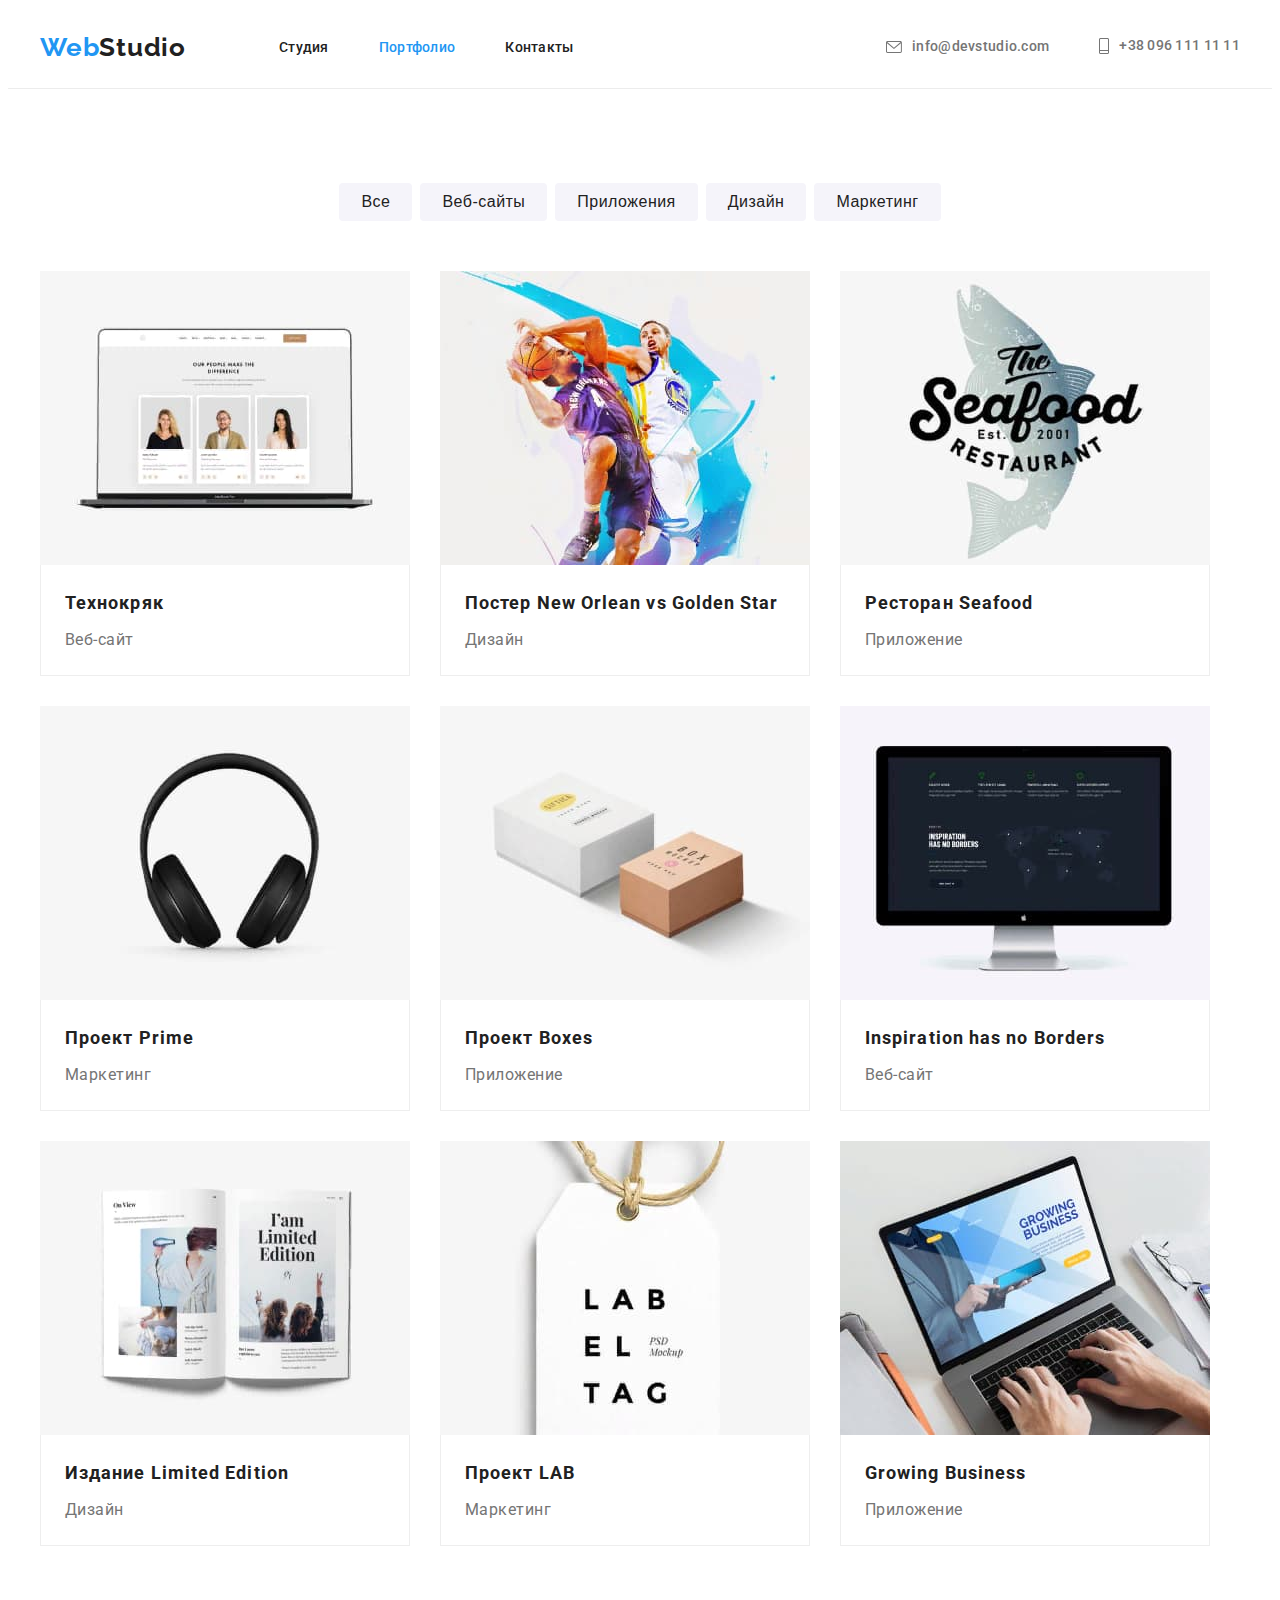
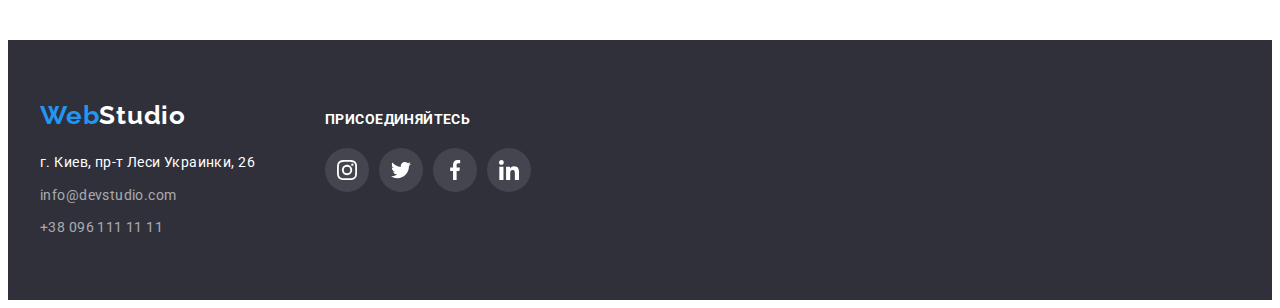
==== portfolio.html @ de214162 "1" ====
<!DOCTYPE html>
<html lang="ru">
  <head>
    <meta charset="UTF-8" />
    <meta http-equiv="X-UA-Compatible" content="IE=edge" />
    <meta name="viewport" content="width=device-width, initial-scale=1.0" />
    <title>Портфолио</title>
    <link rel="preconnect" href="https://fonts.googleapis.com" />
    <link rel="preconnect" href="https://fonts.gstatic.com" crossorigin />
    <link
      href="https://fonts.googleapis.com/css2?family=Raleway:wght@700&family=Roboto:wght@400;500;700;900&display=swap"
      rel="stylesheet"
    />
    <link
      rel="stylesheet"
      href="https://cdnjs.cloudflare.com/ajax/libs/modern-normalize/1.1.0/modern-normalize.min.css"
      integrity="sha512-wpPYUAdjBVSE4KJnH1VR1HeZfpl1ub8YT/NKx4PuQ5NmX2tKuGu6U/JRp5y+Y8XG2tV+wKQpNHVUX03MfMFn9Q=="
      crossorigin="anonymous"
      referrerpolicy="no-referrer"
    />
    <link rel="stylesheet" href="css/styles.css" />
  </head>
  <body>
    <!--✌️Шапка Страницы🤞-->
    <header class="main-header">
      <div class="conteiner page-header">
        <a href="" class="logo"><span>Web</span>Studio</a>
        <nav class="main-nav">
          <ul class="nav-list">
            <li class="nav-item">
              <a href="./index.html" class="nav-link">Студия</a>
            </li>
            <li class="nav-item">
              <a href="./portfolio.html" class="nav-link"
                ><span>Портфолио</span></a
              >
            </li>
            <li class="nav-item"><a href="" class="nav-link">Контакты</a></li>
          </ul>
        </nav>

        <ul class="nav-list-contacts">
          <li class="nav-contacts">
            <a href="mailto:info@devstudio.com" class="contacts">
              <svg width="16" height="12" class="icon-contacts">
                <use href="./images/symbol-defs.svg#icon-envelope-hover"></use>
              </svg>
              info@devstudio.com</a
            >
          </li>
          <li class="nav-contacts">
            <a href="tell:+380961111111" class="contacts"
              ><svg width="10" height="16" class="icon-contacts">
                <use href="./images/symbol-defs.svg#icon-Vector"></use></svg
              >+38 096 111 11 11</a
            >
          </li>
        </ul>
      </div>
    </header>
    <main>
      <!--✌️Кнопки Страницы🤞-->
      <section class="buttons-products">
        <div class="conteiner">
          <h1 class="is-hidden">buttons</h1>
          <ul class="button-list">
            <li class="button-item">
              <button type="button" class="buttons">Все</button>
            </li>
            <li class="button-item">
              <button type="button" class="buttons">Веб-сайты</button>
            </li>
            <li class="button-item">
              <button type="button" class="buttons">Приложения</button>
            </li>
            <li class="button-item">
              <button type="button" class="buttons">Дизайн</button>
            </li>
            <li class="button-item">
              <button type="button" class="buttons">Маркетинг</button>
            </li>
          </ul>
          <!--✌️ПЕРЕЧЕНЬ продукта Страницы🤞-->

          <ul class="product-list">
            <li class="product-item">
              <a href="" class="product-link"
                ><img
                  src="./images/img/noutbuk.jpg"
                  alt="noutbuk"
                  width="370"
                />
                <div class="product">
                  <h2 class="product-name">Технокряк</h2>
                  <p class="product-text">Веб-сайт</p>
                </div>
              </a>
            </li>
            <li class="product-item">
              <a href="" class="product-link">
                <img
                  src="./images/img/basketbol.jpg"
                  alt="basketbol"
                  width="370"
                />
                <div class="product">
                  <h2 class="product-name">Постер New Orlean vs Golden Star</h2>
                  <p class="product-text">Дизайн</p>
                </div>
              </a>
            </li>
            <li class="product-item">
              <a href="" class="product-link">
                <img
                  src="./images/img/restoran.jpg"
                  alt="restoran"
                  width="370"
                />
                <div class="product">
                  <h2 class="product-name">Ресторан Seafood</h2>
                  <p class="product-text">Приложение</p>
                </div>
              </a>
            </li>
            <li class="product-item">
              <a href="" class="product-link">
                <img
                  src="./images/img/naushniki.jpg"
                  alt="naushniki"
                  width="370"
                />
                <div class="product">
                  <h2 class="product-name">Проект Prime</h2>
                  <p class="product-text">Маркетинг</p>
                </div>
              </a>
            </li>
            <li class="product-item">
              <a href="" class="product-link">
                <img src="./images/img/korobki.jpg" alt="korobki" width="370" />
                <div class="product">
                  <h2 class="product-name">Проект Boxes</h2>
                  <p class="product-text">Приложение</p>
                </div>
              </a>
            </li>
            <li class="product-item">
              <a href="" class="product-link">
                <img src="./images/img/monitor.jpg" alt="monitor" width="370" />
                <div class="product">
                  <h2 class="product-name">Inspiration has no Borders</h2>
                  <p class="product-text">Веб-сайт</p>
                </div>
              </a>
            </li>
            <li class="product-item">
              <a href="" class="product-link">
                <img src="./images/img/gazeta.jpg" alt="gazeta" width="370" />
                <div class="product">
                  <h2 class="product-name">Издание Limited Edition</h2>
                  <p class="product-text">Дизайн</p>
                </div>
              </a>
            </li>
            <li class="product-item">
              <a href="" class="product-link">
                <img src="./images/img/birka.jpg" alt="birka" width="370" />
                <div class="product">
                  <h2 class="product-name">Проект LAB</h2>
                  <p class="product-text">Маркетинг</p>
                </div>
              </a>
            </li>
            <li class="product-item">
              <a href="" class="product-link">
                <img
                  src="./images/img/noutbukruki.jpg"
                  alt="noutbukruki"
                  width="370"
                />
                <div class="product">
                  <h2 class="product-name">Growing Business</h2>
                  <p class="product-text">Приложение</p>
                </div>
              </a>
            </li>
          </ul>
        </div>
      </section>
    </main>
    <!--✌️Нижняя часть страницы🤞-->
    <footer class="footer-page">
      <div class="conteiner block">
        <div class="footer-block">
          <a href="" class="logo2">Web<span>Studio</span></a>
          <address>
            <p class="footer-text">г. Киев, пр-т Леси Украинки, 26</p>
            <ul class="footer-contacts">
              <li class="footer-item">
                <a href="mailto:info@devstudio.com" class="footer-contacts"
                  >info@devstudio.com</a
                >
              </li>
              <li class="footer-item">
                <a href="tell:+380961111111" class="footer-contacts"
                  >+38 096 111 11 11</a
                >
              </li>
            </ul>
          </address>
        </div>
        <div class="footer-icons">
          <p class="icon-title">присоединяйтесь</p>
          <ul class="footer-icon">
            <li class="icon-item">
              <a href="" class="footer-link">
                <svg width="20" height="20" class="icon2">
                  <use href="./images/symbol-defs.svg#icon-instagram-2"></use>
                </svg>
              </a>
            </li>
            <li class="icon-item">
              <a href="" class="footer-link">
                <svg width="20" height="20" class="icon2">
                  <use href="./images/symbol-defs.svg#icon-twitter-1"></use>
                </svg>
              </a>
            </li>
            <li class="icon-item">
              <a href="" class="footer-link">
                <svg width="20" height="20" class="icon2">
                  <use href="./images/symbol-defs.svg#icon-facebook-1"></use>
                </svg>
              </a>
            </li>
            <li class="icon-item">
              <a href="" class="footer-link">
                <svg width="20" height="20" class="icon2">
                  <use href="./images/symbol-defs.svg#icon-linkedin-1"></use>
                </svg>
              </a>
            </li>
          </ul>
        </div>
      </div>
    </footer>
  </body>
</html>
---- css/styles.css ----
body {
  font-family: "Roboto", sans-serif;
  color: #757575;
  background-color: var(--цвет-фона);
}
:root {
  --цвет-иконок: #afb1b8;
  --основной-цвет: #757575;
  --цвет-фокуса: #2196f3;
  --цвет-текста: #212121;
  --цвет-фона: #ffffff;
  --цвет-секции: #f5f4fa;
  --цвет-футер-фон: #2f303a;
  --цвет-кнопки-ховер: #188ce8;
}
a {
  text-decoration: none;
}

h2,
h3 {
  color: var(--цвет-текста);
}
h1,
h2,
h3,
h4,
h5,
h6,
p,
ul {
  margin: 0;
}
ul {
  list-style: none;
  padding: 0;
}
img {
  display: block;
}
.conteiner {
  width: 1200px;
  margin-left: auto;
  margin-right: auto;
  padding-left: 15px;
  padding-right: 15px;
}
/*--✌️Шапка Страницы🤞--*/
.main-header {
  border-bottom: 1px solid #ececec;
}
.page-header {
  display: flex;
  align-items: center;
}
/*-------✌️LOGO🤞------*/
.logo {
  font-style: normal;
  font-family: Raleway;
  font-weight: 700;
  font-size: 26px;
  line-height: 1.2;
  letter-spacing: 0.03em;
  color: var(--цвет-текста);
  margin-right: 93px;
}
.logo > span {
  color: var(--цвет-фокуса);
}
/*-----✌️нав список🤞---*/
.nav-list {
  display: flex;
}

.nav-item:not(:last-child) {
  margin-right: 50px;
}
.main-nav {
  align-items: center;
}
.nav-link {
  padding-bottom: 32px;
  padding-top: 32px;
  display: inline-block;
  font-style: normal;
  font-weight: 500;
  font-size: 14px;
  line-height: 1.14;
  letter-spacing: 0.02em;
  color: var(--цвет-текста);
}

.nav-link > span {
  color: var(--цвет-фокуса);
}
.nav-link:hover,
.nav-link:focus {
  color: var(--цвет-фокуса);
}
.nav-list-contacts {
  display: flex;
  margin-left: auto;
}
.nav-contacts:not(:last-child) {
  margin-right: 50px;
}
.contacts {
  align-items: center;
  display: inline-flex;
  font-style: normal;
  font-weight: 500;
  font-size: 14px;
  line-height: 1.14;
  letter-spacing: 0.02em;
  color: var(--основной-цвет);
  fill: var(--основной-цвет);
}
.contacts:hover,
.contacts:focus {
  color: var(--цвет-фокуса);
  fill: var(--цвет-фокуса);
}

.icon-contacts {
  margin-right: 10px;
}

/*----✌️Герой Страницы🤞-----*/
.section-hero {
  max-width: 1600px;
  margin-left: auto;
  margin-right: auto;
  background-position: center;
  background-repeat: no-repeat;
  background-size: cover;
  background-image: linear-gradient(
      to right,
      rgba(47, 48, 58, 0.4),
      rgba(47, 48, 58, 0.4)
    ),
    url(../images/sobranie.jpg);
  padding-top: 200px;
  padding-bottom: 200px;
  text-align: center;
  background-color: var(--цвет-футер-фон);
}

.title {
  width: 696px;
  font-style: normal;
  font-weight: 900;
  font-size: 44px;
  line-height: 1.4;
  text-align: center;
  letter-spacing: 0.06em;
  text-transform: uppercase;
  color: var(--цвет-фона);
  margin-bottom: 30px;
  margin-left: auto;
  margin-right: auto;
}

.button {
  display: inline-block;
  box-shadow: 0px 4px 4px rgba(0, 0, 0, 0.15);
  border-radius: 4px;
  border-style: none;
  background-color: var(--цвет-фокуса);
}
.main-btn {
  font-weight: 700;
  font-size: 16px;
  line-height: 1.87;
  align-items: center;
  text-align: center;
  letter-spacing: 0.06em;
  padding: 10px 32px;
  color: var(--цвет-фона);
}
.button:hover,
.button:focus {
  cursor: pointer;
  background-color: var(--цвет-кнопки-ховер);
}
/*--✌️Характеристики Страницы🤞---*/
.is-hidden {
  position: absolute;
  width: 1px;
  height: 1px;
  margin: -1px;
  padding: 0;
  overflow: hidden;
  border: 0;
  clip: rect(0 0 0 0);
  text-align: center;
}
.back-icon {
  display: inline-flex;
  justify-content: center;
  align-items: center;
  width: 270px;
  height: 120px;
  background-color: var(--цвет-секции);
  border-radius: 4px;
  text-align: center;
  margin-bottom: 30px;
}

.Specifications {
  padding-top: 94px;
}
.Specifications-list {
  display: flex;
}
.Specifications-item {
  width: 270px;
}
.Specifications-item:not(:last-child) {
  margin-right: 30px;
}
.Specifications-title {
  font-weight: 700;
  font-size: 14px;
  line-height: 1.14;
  letter-spacing: 0.03em;
  text-transform: uppercase;
  margin-bottom: 10px;
}
.Specifications-text {
  font-size: 14px;
  line-height: 1.71;
  letter-spacing: 0.03em;
}
/*---✌️Страница Занятье🤞---*/
.occupation {
  padding-top: 94px;
  padding-bottom: 94px;
}
.occupation-title {
  font-weight: 700;
  font-size: 36px;
  line-height: 1.16;
  text-align: center;
  letter-spacing: 0.03em;
  margin-bottom: 50px;
}
.occupation-list {
  display: flex;
}
.occupation-item:not(:last-child) {
  margin-right: 30px;
}
/*-----✌️Страница КОМАНДЫ🤞---*/
.team {
  background-color: var(--цвет-секции);
  padding-top: 94px;
  padding-bottom: 94px;
}
.our-team {
  font-weight: 700;
  font-size: 36px;
  line-height: 1.16;
  text-align: center;
  letter-spacing: 0.03em;
  margin-bottom: 50px;
}
.team-list {
  display: flex;
}
.team-item {
  width: 270px;
  box-shadow: 0px 1px 3px rgba(0, 0, 0, 0.12), 0px 1px 1px rgba(0, 0, 0, 0.14),
    0px 2px 1px rgba(0, 0, 0, 0.2);
  border-radius: 0px 0px 4px 4px;
  background-color: var(--цвет-фона);
}
.team-item:not(:last-child) {
  margin-right: 30px;
}
.name {
  font-weight: 500;
  font-size: 16px;
  line-height: 1.19;
  letter-spacing: 0.03em;
  text-align: center;
  margin-bottom: 10px;
}
.profession {
  font-size: 16px;
  line-height: 1.19;
  letter-spacing: 0.03em;
  text-align: center;
  margin-bottom: 16px;
}

.team-person {
  padding-top: 30px;
  padding-bottom: 30px;
  padding-right: 32px;
  padding-left: 32px;
}
/*----✌️VSG-ИКОНКИ для 
-------Страница КОМАНДЫ🤞----*/
.icon-list {
  display: flex;
  justify-content: space-between;
}
.icon-item:not(:last-child) {
  margin-right: 10px;
}
.icon-link {
  display: inline-flex;
  justify-content: center;
  align-items: center;
  width: 44px;
  height: 44px;
  border-radius: 50%;
}
.icon-link:hover {
  background-color: var(--цвет-фокуса);
}
.icon-link:hover .icon {
  fill: var(--цвет-фона);
}
.icon {
  fill: var(--цвет-иконок);
}

/*-----✌️страница КЛИЕНТЫ🤞-----*/
.customers {
  padding-bottom: 94px;
  padding-top: 94px;
}
.customers-title {
  font-weight: 700;
  font-size: 36px;
  line-height: 1.16;
  text-align: center;
  letter-spacing: 0.03em;
  margin-bottom: 50px;
}
.customers-list {
  display: flex;
}
.customers-item {
  margin-right: 30px;
}
.customers-link {
  display: inline-flex;
  justify-content: center;
  align-items: center;
  width: 170px;
  height: 92px;
  border-radius: 4px;
  border: 1px solid var(--цвет-иконок);
  fill: var(--цвет-иконок);
}
.customers-item:last-child {
  margin-right: 0px;
}
.customers-link:hover {
  fill: var(--цвет-фокуса);
  border-color: var(--цвет-фокуса);
}
/*---✌️Нижняя часть страницы🤞---*/
/*--✌️Нижняя часть LOGO🤞---*/
.logo2 {
  font-style: normal;
  font-family: Raleway;
  font-weight: 700;
  font-size: 26px;
  line-height: 1.2;
  letter-spacing: 0.03em;
  color: var(--цвет-фокуса);
}
.logo2 > span {
  color: var(--цвет-фона);
}
.logo2 {
  display: inline-block;
  margin-bottom: 20px;
}
.footer-page {
  padding-top: 60px;
  padding-bottom: 60px;
  background-color: var(--цвет-футер-фон);
}
.footer-contacts {
  font-style: normal;
  font-size: 14px;
  line-height: 1.7;
  letter-spacing: 0.03em;
  color: rgba(255, 255, 255, 0.6);
}
.footer-contacts:hover,
.footer-contacts:focus {
  color: var(--основной-цвет);
}

.footer-text {
  font-style: normal;
  font-size: 14px;
  line-height: 1.7;
  letter-spacing: 0.03em;
  color: var(--цвет-фона);
  margin-bottom: 9px;
}
.main-footer {
  padding-top: 60px;
  padding-bottom: 60px;
}
.footer-item:not(:last-child) {
  margin-bottom: 9px;
}
.icon-title {
  font-weight: 700;
  font-size: 14px;
  line-height: 1.14;
  letter-spacing: 0.03em;
  text-transform: uppercase;
  color: var(--цвет-фона);
  margin-bottom: 20px;
}
.block {
  display: flex;
  align-items: baseline;
}
.footer-block {
  margin-right: 70px;
}
.footer-icon {
  display: flex;
}
.footer-link {
  display: inline-flex;
  justify-content: center;
  align-items: center;
  width: 44px;
  height: 44px;
  border-radius: 50%;
  background-color: rgba(255, 255, 255, 0.1);
}
.icon2 {
  fill: var(--цвет-фона);
}
.footer-link:hover {
  background-color: var(--цвет-фокуса);
}
/*----✌️Страница PORTFOLIO🤞----*/
.buttons-products {
  padding-bottom: 94px;
  padding-top: 94px;
}
/*------✌️Кнопки Страницы🤞----*/
.buttons {
  display: inline-block;
  font-weight: 500;
  font-size: 16px;
  line-height: 1.62;
  text-align: center;
  letter-spacing: 0.03em;
  border-radius: 4px;
  color: var(--цвет-текста);
  background-color: var(--цвет-секции);
  cursor: pointer;
  padding: 6px 22px;
  border-style: none;
}
.buttons:hover,
.buttons:focus {
  color: var(--цвет-фона);
  background-color: var(--цвет-фокуса);
  box-shadow: 0px 3px 1px rgba(0, 0, 0, 0.1), 0px 1px 2px rgba(0, 0, 0, 0.08),
    0px 2px 2px rgba(0, 0, 0, 0.12);
}
.button-list {
  display: flex;
  margin-bottom: 50px;
  justify-content: center;
}
.button-item:not(:last-child) {
  margin-right: 8px;
}
/*--✌️ПЕРЕЧЕНЬ продукта Страницы🤞--*/
.product-name {
  font-weight: 700;
  font-size: 18px;
  line-height: 2;
  letter-spacing: 0.06em;
  margin-bottom: 4px;
}
.product-text {
  font-size: 16px;
  line-height: 1.87;
  letter-spacing: 0.03em;
  color: var(--основной-цвет);
}
.product-list {
  display: flex;
  flex-wrap: wrap;
  padding: 0;
}
.product-item {
  width: 370px;
  background: var(--цвет-фона);
  margin-bottom: 30px;
  margin-right: 30px;
}
.product-item:nth-child(3n) {
  margin-right: 0px;
}
.product-item:nth-last-child(-n + 3) {
  margin-bottom: 0px;
}
.product {
  padding: 20px 24px;
  border-bottom: 1px solid #eeeeee;
  border-left: 1px solid #eeeeee;
  border-right: 1px solid #eeeeee;
}
.product-link:hover,
.product-link:focus {
  box-shadow: 0px 1px 1px rgba(0, 0, 0, 0.12), 0px 4px 4px rgba(0, 0, 0, 0.06),
    1px 4px 6px rgba(0, 0, 0, 0.16);
}
.product-link {
  display: inline-block;
}
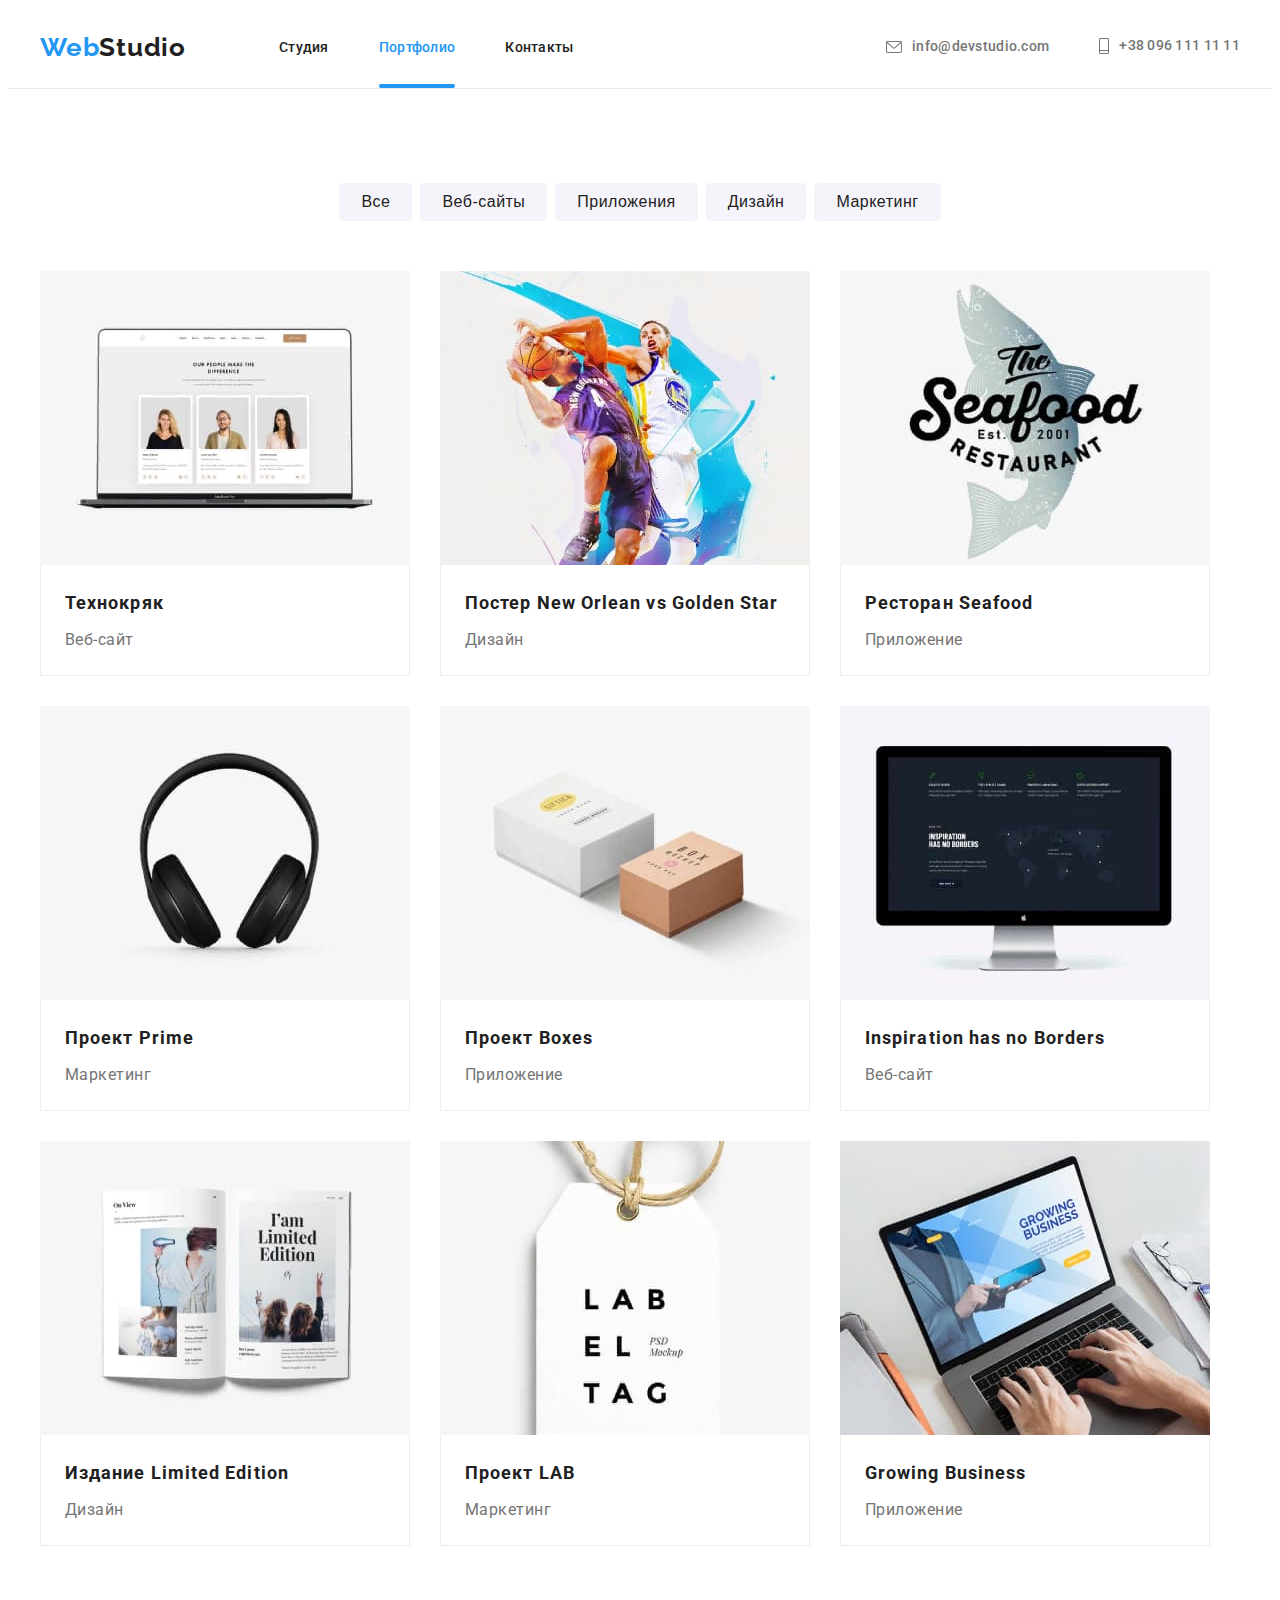
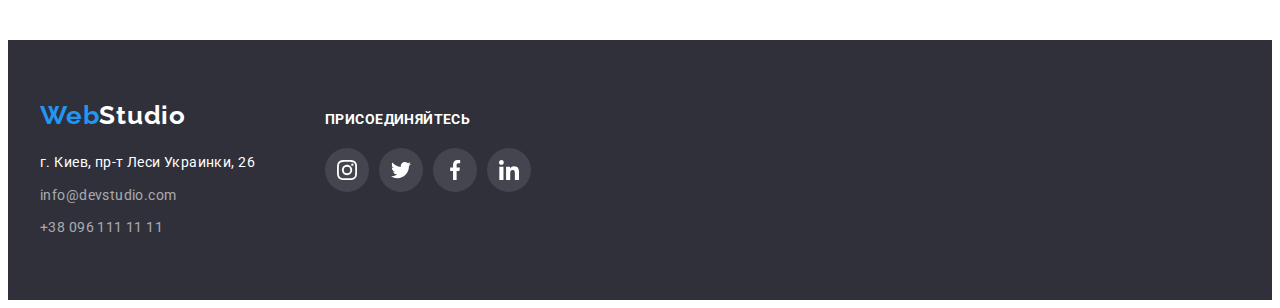
==== commit 99bcab3e: "1" ====
--- a/portfolio.html
+++ b/portfolio.html
@@ -31,7 +31,7 @@
               <a href="./index.html" class="nav-link">Студия</a>
             </li>
             <li class="nav-item">
-              <a href="./portfolio.html" class="nav-link"
+              <a href="./portfolio.html" class="nav-link after"
                 ><span>Портфолио</span></a
               >
             </li>
@@ -244,5 +244,6 @@
         </div>
       </div>
     </footer>
+    <script src="./js/modal.js"></script>
   </body>
 </html>
--- a/css/styles.css
+++ b/css/styles.css
@@ -79,6 +79,7 @@
   align-items: center;
 }
 .nav-link {
+  position: relative;
   padding-bottom: 32px;
   padding-top: 32px;
   display: inline-block;
@@ -88,8 +89,19 @@
   line-height: 1.14;
   letter-spacing: 0.02em;
   color: var(--цвет-текста);
-}
-
+  transition: color 250ms cubic-bezier(0.4, 0, 0.2, 1);
+}
+
+.after::after {
+  content: "";
+  position: absolute;
+  bottom: 0;
+  left: 0;
+  width: 100%;
+  height: 4px;
+  border-radius: 2px;
+  background: var(--цвет-фокуса);
+}
 .nav-link > span {
   color: var(--цвет-фокуса);
 }
@@ -114,6 +126,8 @@
   letter-spacing: 0.02em;
   color: var(--основной-цвет);
   fill: var(--основной-цвет);
+  transition: color 250ms cubic-bezier(0.4, 0, 0.2, 1),
+    fill 250ms cubic-bezier(0.4, 0, 0.2, 1);
 }
 .contacts:hover,
 .contacts:focus {
@@ -166,6 +180,7 @@
   border-radius: 4px;
   border-style: none;
   background-color: var(--цвет-фокуса);
+  transition: background-color 250ms cubic-bezier(0.4, 0, 0.2, 1);
 }
 .main-btn {
   font-weight: 700;
@@ -315,6 +330,7 @@
   width: 44px;
   height: 44px;
   border-radius: 50%;
+  transition: background-color 250ms cubic-bezier(0.4, 0, 0.2, 1);
 }
 .icon-link:hover {
   background-color: var(--цвет-фокуса);
@@ -324,6 +340,7 @@
 }
 .icon {
   fill: var(--цвет-иконок);
+  transition: fill 250ms cubic-bezier(0.4, 0, 0.2, 1);
 }
 
 /*-----✌️страница КЛИЕНТЫ🤞-----*/
@@ -354,6 +371,8 @@
   border-radius: 4px;
   border: 1px solid var(--цвет-иконок);
   fill: var(--цвет-иконок);
+  transition: border-color 250ms cubic-bezier(0.4, 0, 0.2, 1),
+    fill 250ms cubic-bezier(0.4, 0, 0.2, 1);
 }
 .customers-item:last-child {
   margin-right: 0px;
@@ -391,6 +410,7 @@
   line-height: 1.7;
   letter-spacing: 0.03em;
   color: rgba(255, 255, 255, 0.6);
+  transition: color 250ms cubic-bezier(0.4, 0, 0.2, 1);
 }
 .footer-contacts:hover,
 .footer-contacts:focus {
@@ -439,6 +459,7 @@
   height: 44px;
   border-radius: 50%;
   background-color: rgba(255, 255, 255, 0.1);
+  transition: background-color 250ms cubic-bezier(0.4, 0, 0.2, 1);
 }
 .icon2 {
   fill: var(--цвет-фона);
@@ -465,6 +486,8 @@
   cursor: pointer;
   padding: 6px 22px;
   border-style: none;
+  transition: color 250ms cubic-bezier(0.4, 0, 0.2, 1),
+    background-color 250ms cubic-bezier(0.4, 0, 0.2, 1);
 }
 .buttons:hover,
 .buttons:focus {
@@ -525,4 +548,5 @@
 }
 .product-link {
   display: inline-block;
-}
+  transition: box-shadow 250ms cubic-bezier(0.4, 0, 0.2, 1);
+}
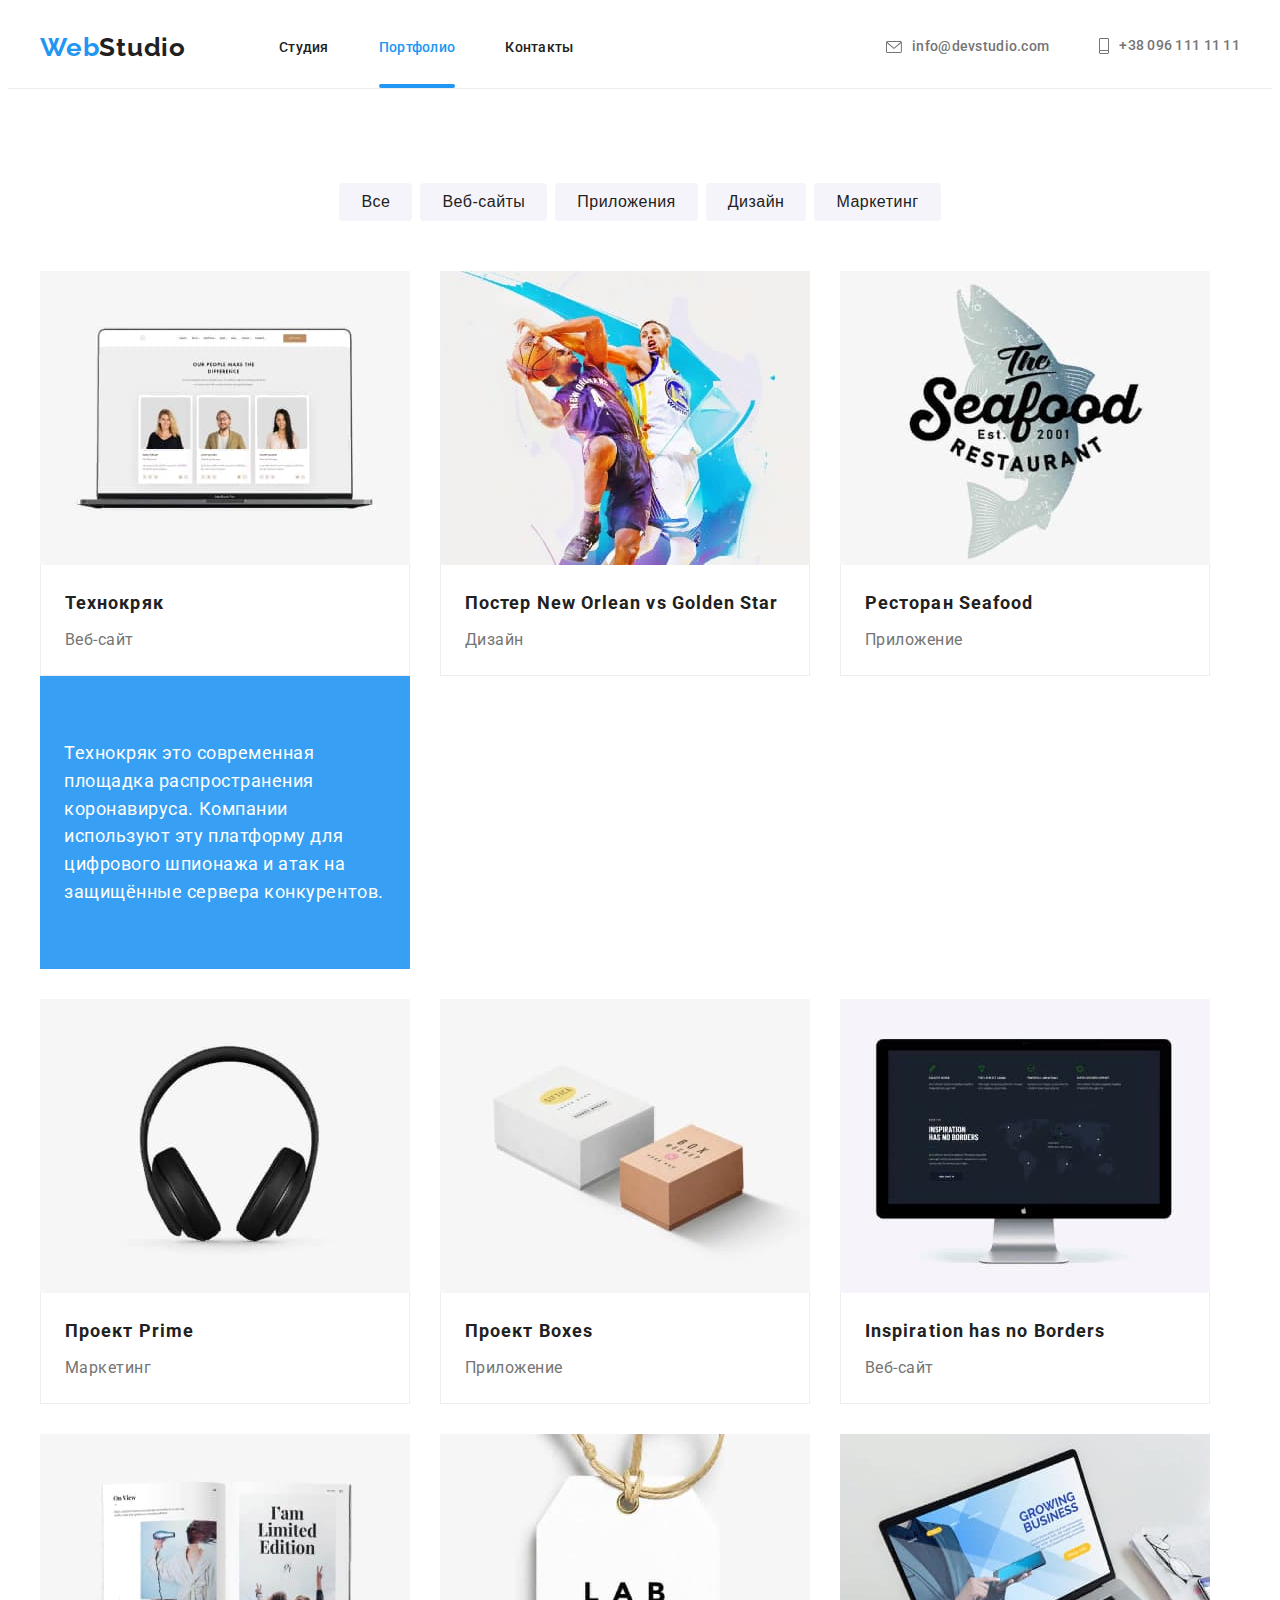
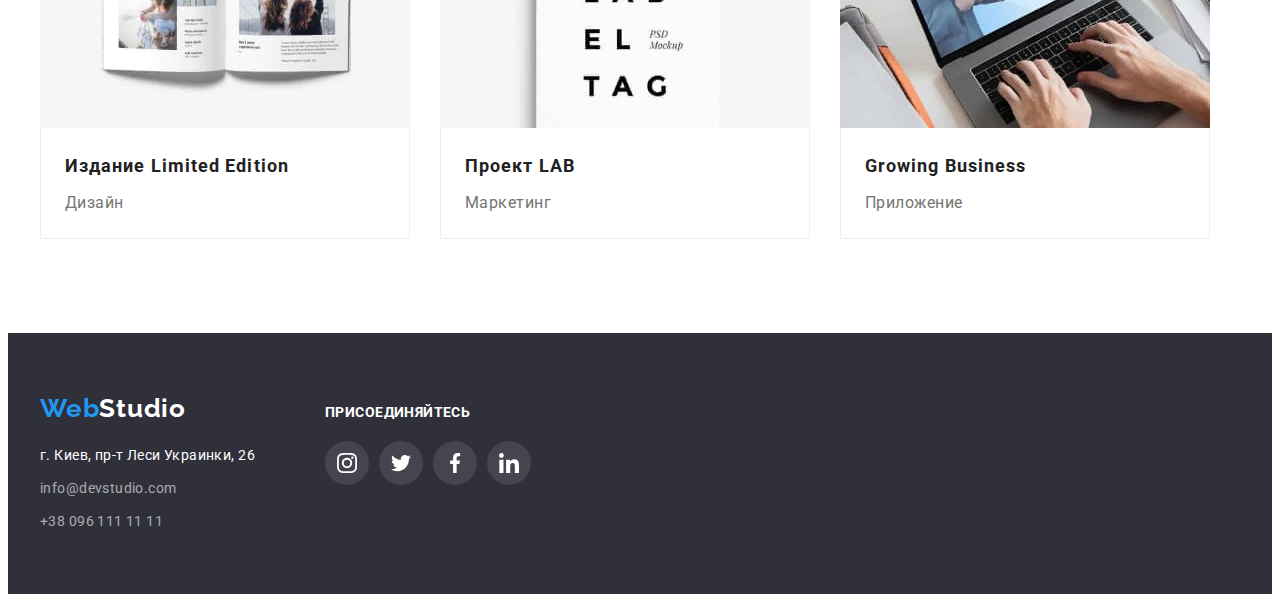
==== commit bf210961: "1" ====
--- a/portfolio.html
+++ b/portfolio.html
@@ -84,15 +84,19 @@
 
           <ul class="product-list">
             <li class="product-item">
-              <a href="" class="product-link"
-                ><img
-                  src="./images/img/noutbuk.jpg"
-                  alt="noutbuk"
-                  width="370"
-                />
+              <a href="" class="product-link">
+                <img src="./images/img/noutbuk.jpg" alt="noutbuk" width="370" />
+
                 <div class="product">
                   <h2 class="product-name">Технокряк</h2>
                   <p class="product-text">Веб-сайт</p>
+                </div>
+                <div class="block-hover">
+                  <p class="hover-text">
+                    Технокряк это современная площадка распространения
+                    коронавируса. Компании используют эту платформу для
+                    цифрового шпионажа и атак на защищённые сервера конкурентов.
+                  </p>
                 </div>
               </a>
             </li>
--- a/css/styles.css
+++ b/css/styles.css
@@ -197,6 +197,7 @@
   cursor: pointer;
   background-color: var(--цвет-кнопки-ховер);
 }
+
 /*--✌️Характеристики Страницы🤞---*/
 .is-hidden {
   position: absolute;
@@ -265,6 +266,27 @@
 .occupation-item:not(:last-child) {
   margin-right: 30px;
 }
+.img-block {
+  position: relative;
+}
+.img-title {
+  bottom: 0;
+  right: 0;
+  position: absolute;
+  width: 370px;
+  background: rgba(47, 48, 58, 0.8);
+  padding-top: 27px;
+  padding-bottom: 27px;
+}
+.img-text {
+  font-weight: 700;
+  font-size: 14px;
+  line-height: 1.14;
+  text-align: center;
+  letter-spacing: 0.03em;
+  text-transform: uppercase;
+  color: var(--цвет-фона);
+}
 /*-----✌️Страница КОМАНДЫ🤞---*/
 .team {
   background-color: var(--цвет-секции);
@@ -550,3 +572,14 @@
   display: inline-block;
   transition: box-shadow 250ms cubic-bezier(0.4, 0, 0.2, 1);
 }
+
+.block-hover {
+  background: rgba(33, 150, 243, 0.9);
+}
+.hover-text {
+  font-size: 18px;
+  line-height: 1.55;
+  letter-spacing: 0.03em;
+  color: var(--цвет-фона);
+  padding: 63px 24px;
+}
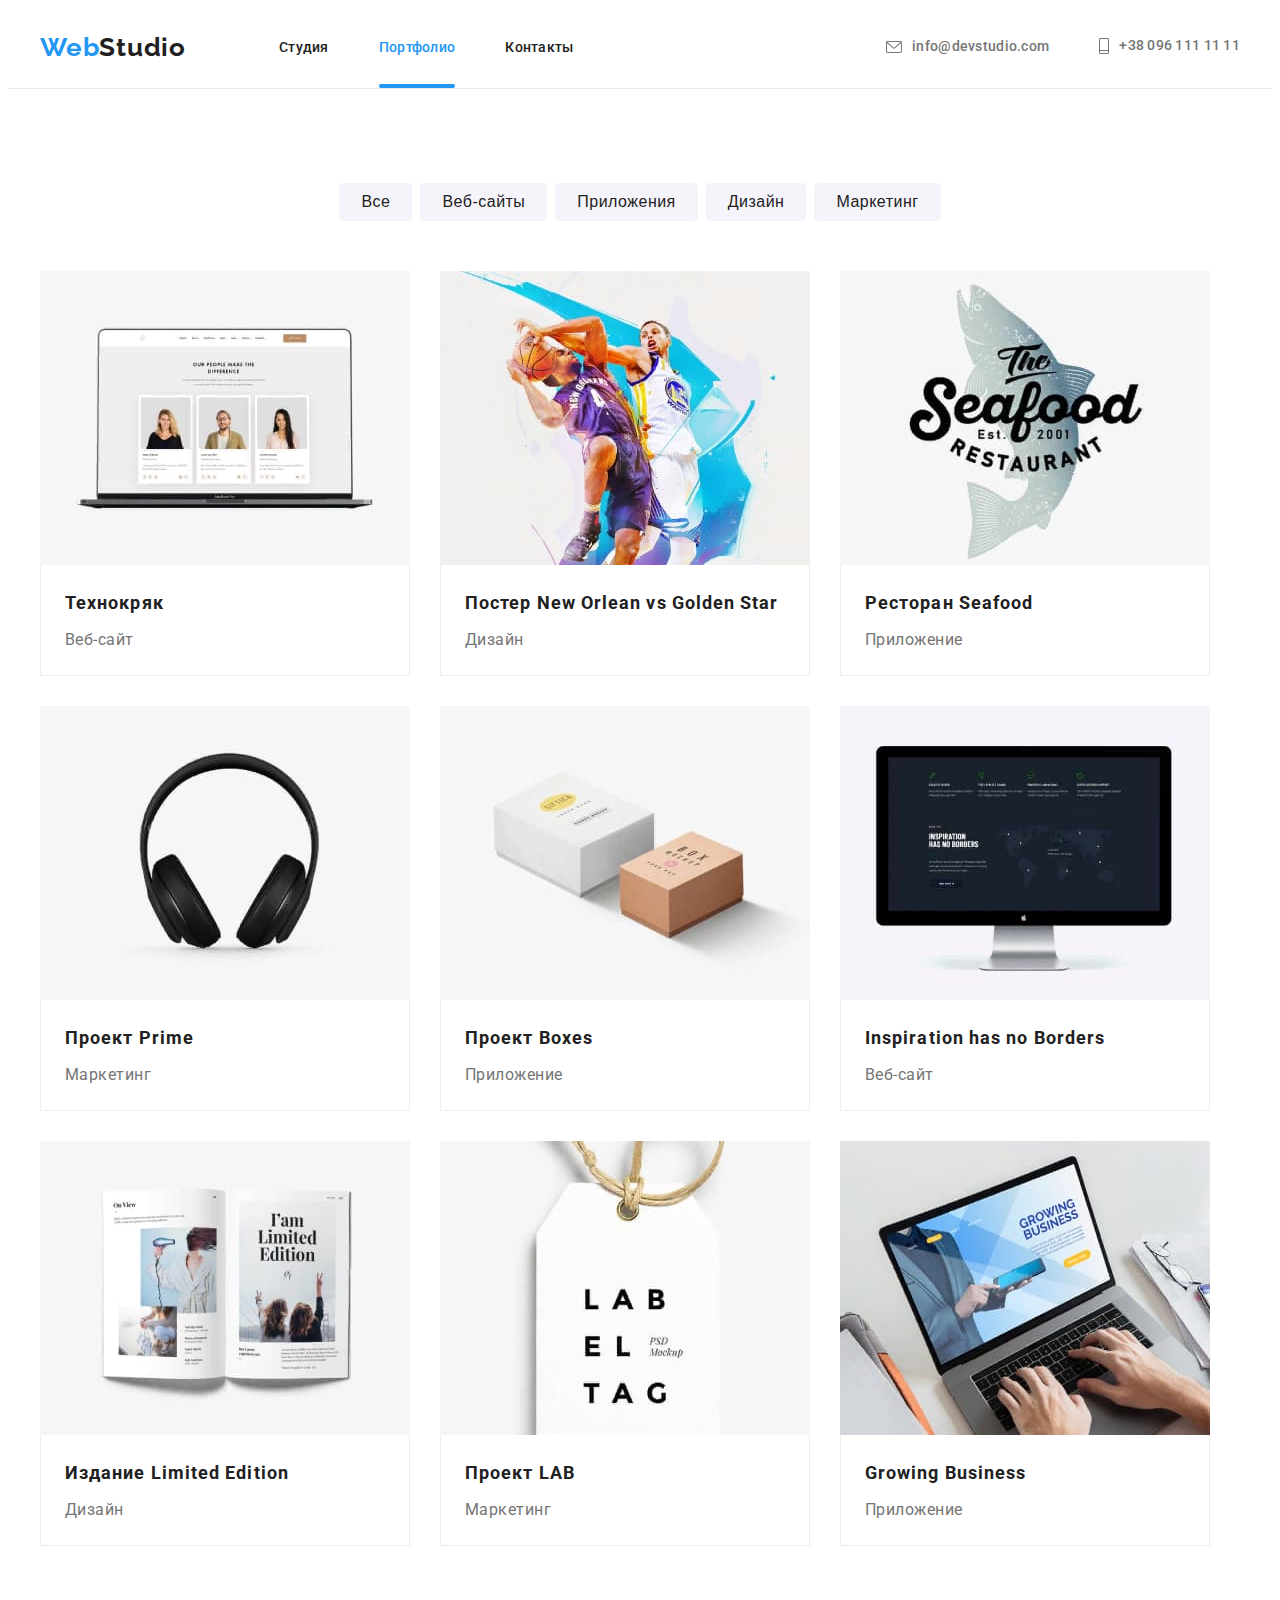
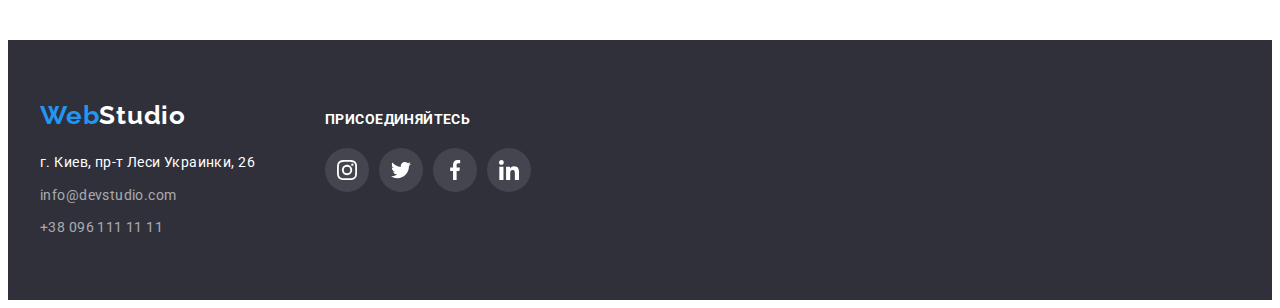
==== commit 0ae01882: "1" ====
--- a/portfolio.html
+++ b/portfolio.html
@@ -85,18 +85,25 @@
           <ul class="product-list">
             <li class="product-item">
               <a href="" class="product-link">
-                <img src="./images/img/noutbuk.jpg" alt="noutbuk" width="370" />
+                <div class="product-block">
+                  <img
+                    src="./images/img/noutbuk.jpg"
+                    alt="noutbuk"
+                    width="370"
+                  />
 
-                <div class="product">
-                  <h2 class="product-name">Технокряк</h2>
-                  <p class="product-text">Веб-сайт</p>
-                </div>
-                <div class="block-hover">
-                  <p class="hover-text">
-                    Технокряк это современная площадка распространения
-                    коронавируса. Компании используют эту платформу для
-                    цифрового шпионажа и атак на защищённые сервера конкурентов.
-                  </p>
+                  <div class="product">
+                    <h2 class="product-name">Технокряк</h2>
+                    <p class="product-text">Веб-сайт</p>
+                  </div>
+                  <div class="block-hover">
+                    <p class="hover-text">
+                      Технокряк это современная площадка распространения
+                      коронавируса. Компании используют эту платформу для
+                      цифрового шпионажа и атак на защищённые сервера
+                      конкурентов.
+                    </p>
+                  </div>
                 </div>
               </a>
             </li>
--- a/css/styles.css
+++ b/css/styles.css
@@ -572,9 +572,18 @@
   display: inline-block;
   transition: box-shadow 250ms cubic-bezier(0.4, 0, 0.2, 1);
 }
-
+.product-block {
+  position: relative;
+}
 .block-hover {
+  position: absolute;
+  top: 0%;
+  opacity: 0;
   background: rgba(33, 150, 243, 0.9);
+}
+.block-hover:hover {
+  opacity: 1;
+  transition: 250ms cubic-bezier(0.4, 0, 0.2, 1);
 }
 .hover-text {
   font-size: 18px;
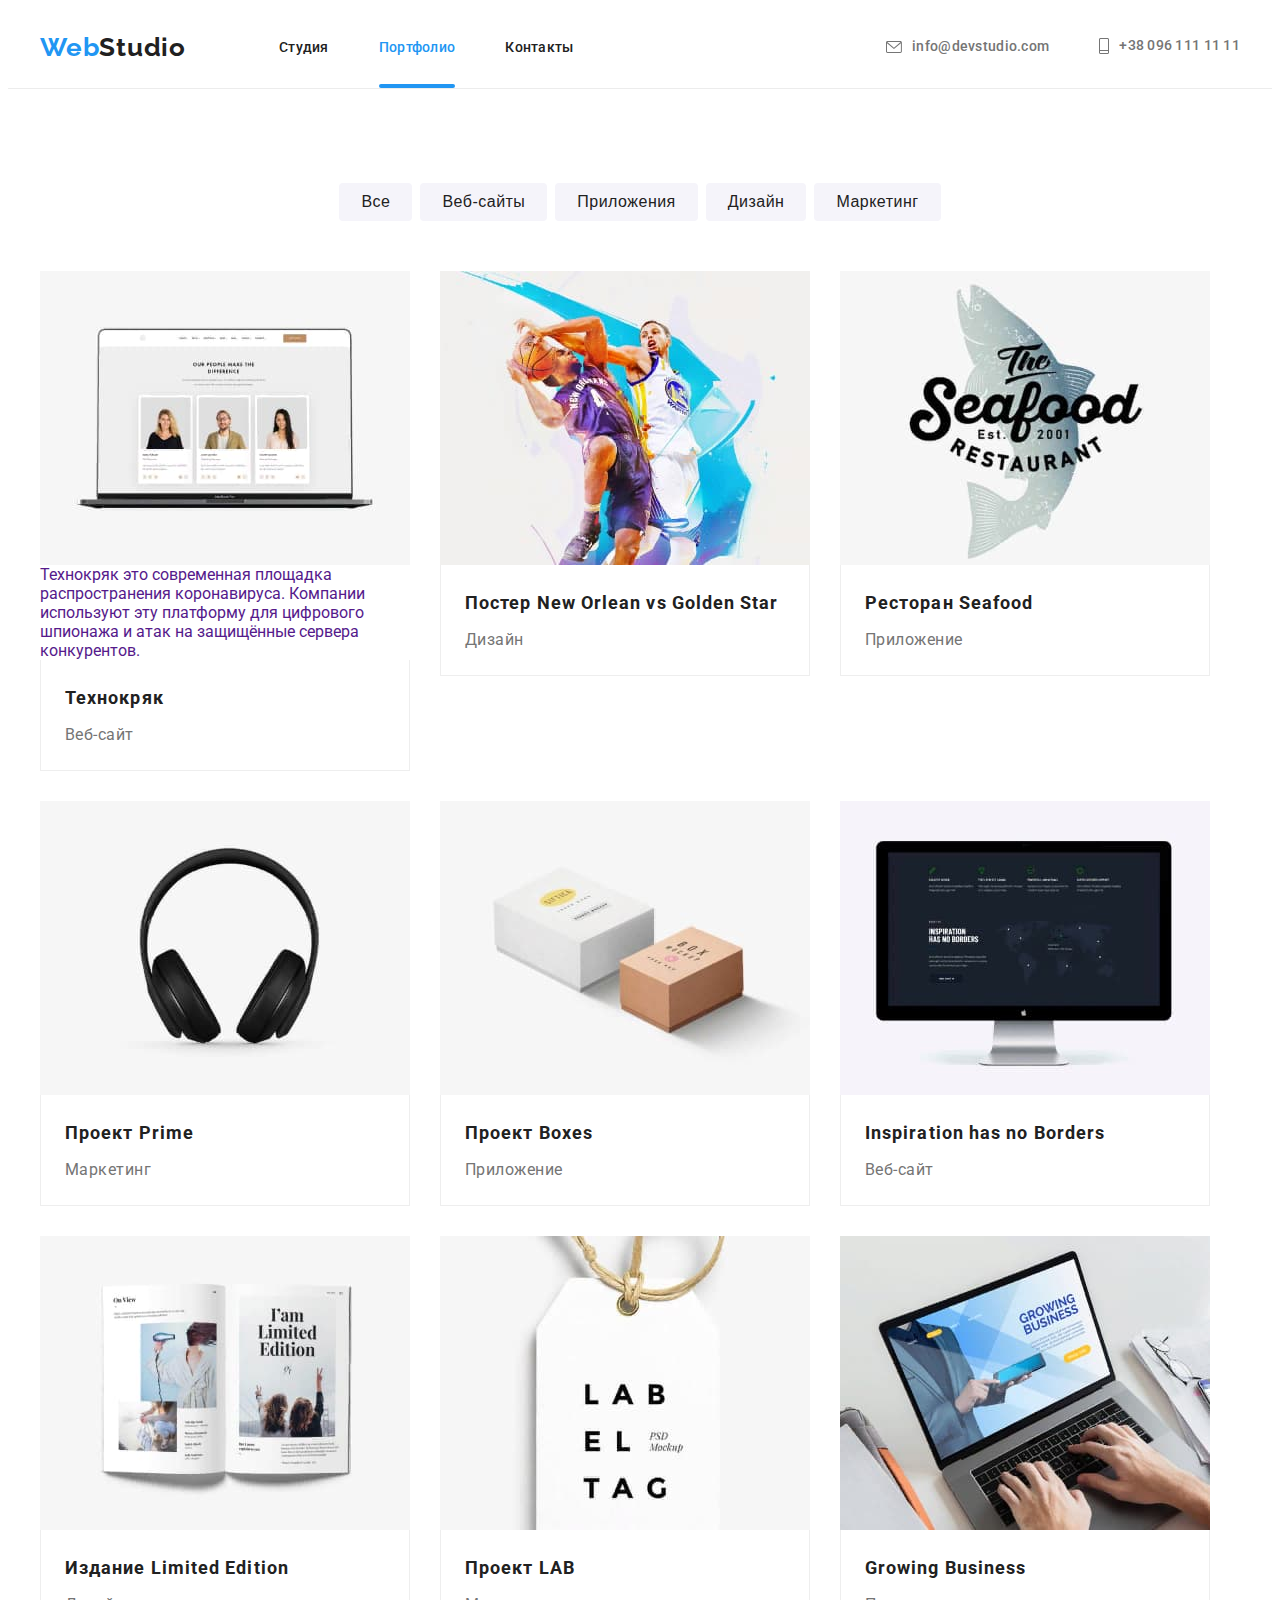
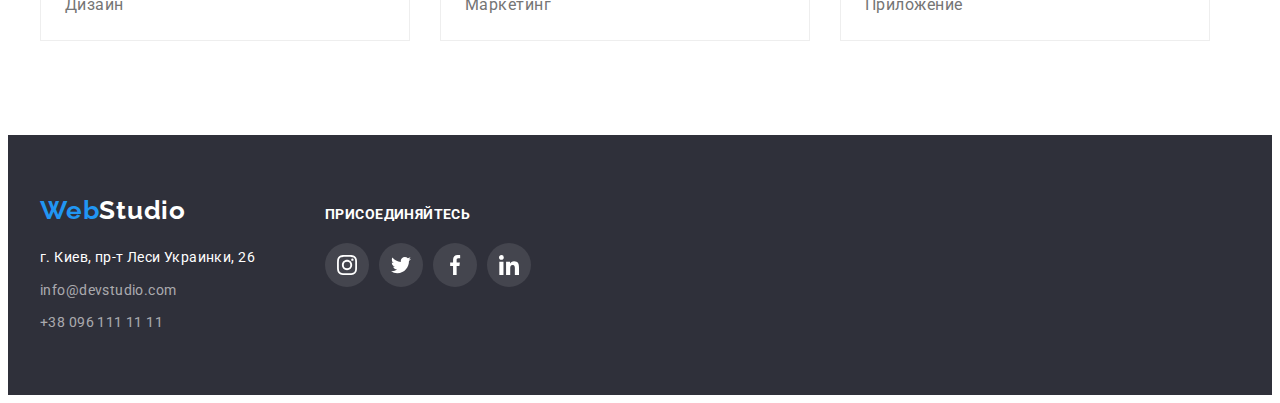
==== commit 2ced9469: "1" ====
--- a/portfolio.html
+++ b/portfolio.html
@@ -92,10 +92,6 @@
                     width="370"
                   />
 
-                  <div class="product">
-                    <h2 class="product-name">Технокряк</h2>
-                    <p class="product-text">Веб-сайт</p>
-                  </div>
                   <div class="block-hover">
                     <p class="hover-text">
                       Технокряк это современная площадка распространения
@@ -103,6 +99,11 @@
                       цифрового шпионажа и атак на защищённые сервера
                       конкурентов.
                     </p>
+                  </div>
+
+                  <div class="product">
+                    <h2 class="product-name">Технокряк</h2>
+                    <p class="product-text">Веб-сайт</p>
                   </div>
                 </div>
               </a>
--- a/css/styles.css
+++ b/css/styles.css
@@ -572,23 +572,3 @@
   display: inline-block;
   transition: box-shadow 250ms cubic-bezier(0.4, 0, 0.2, 1);
 }
-.product-block {
-  position: relative;
-}
-.block-hover {
-  position: absolute;
-  top: 0%;
-  opacity: 0;
-  background: rgba(33, 150, 243, 0.9);
-}
-.block-hover:hover {
-  opacity: 1;
-  transition: 250ms cubic-bezier(0.4, 0, 0.2, 1);
-}
-.hover-text {
-  font-size: 18px;
-  line-height: 1.55;
-  letter-spacing: 0.03em;
-  color: var(--цвет-фона);
-  padding: 63px 24px;
-}
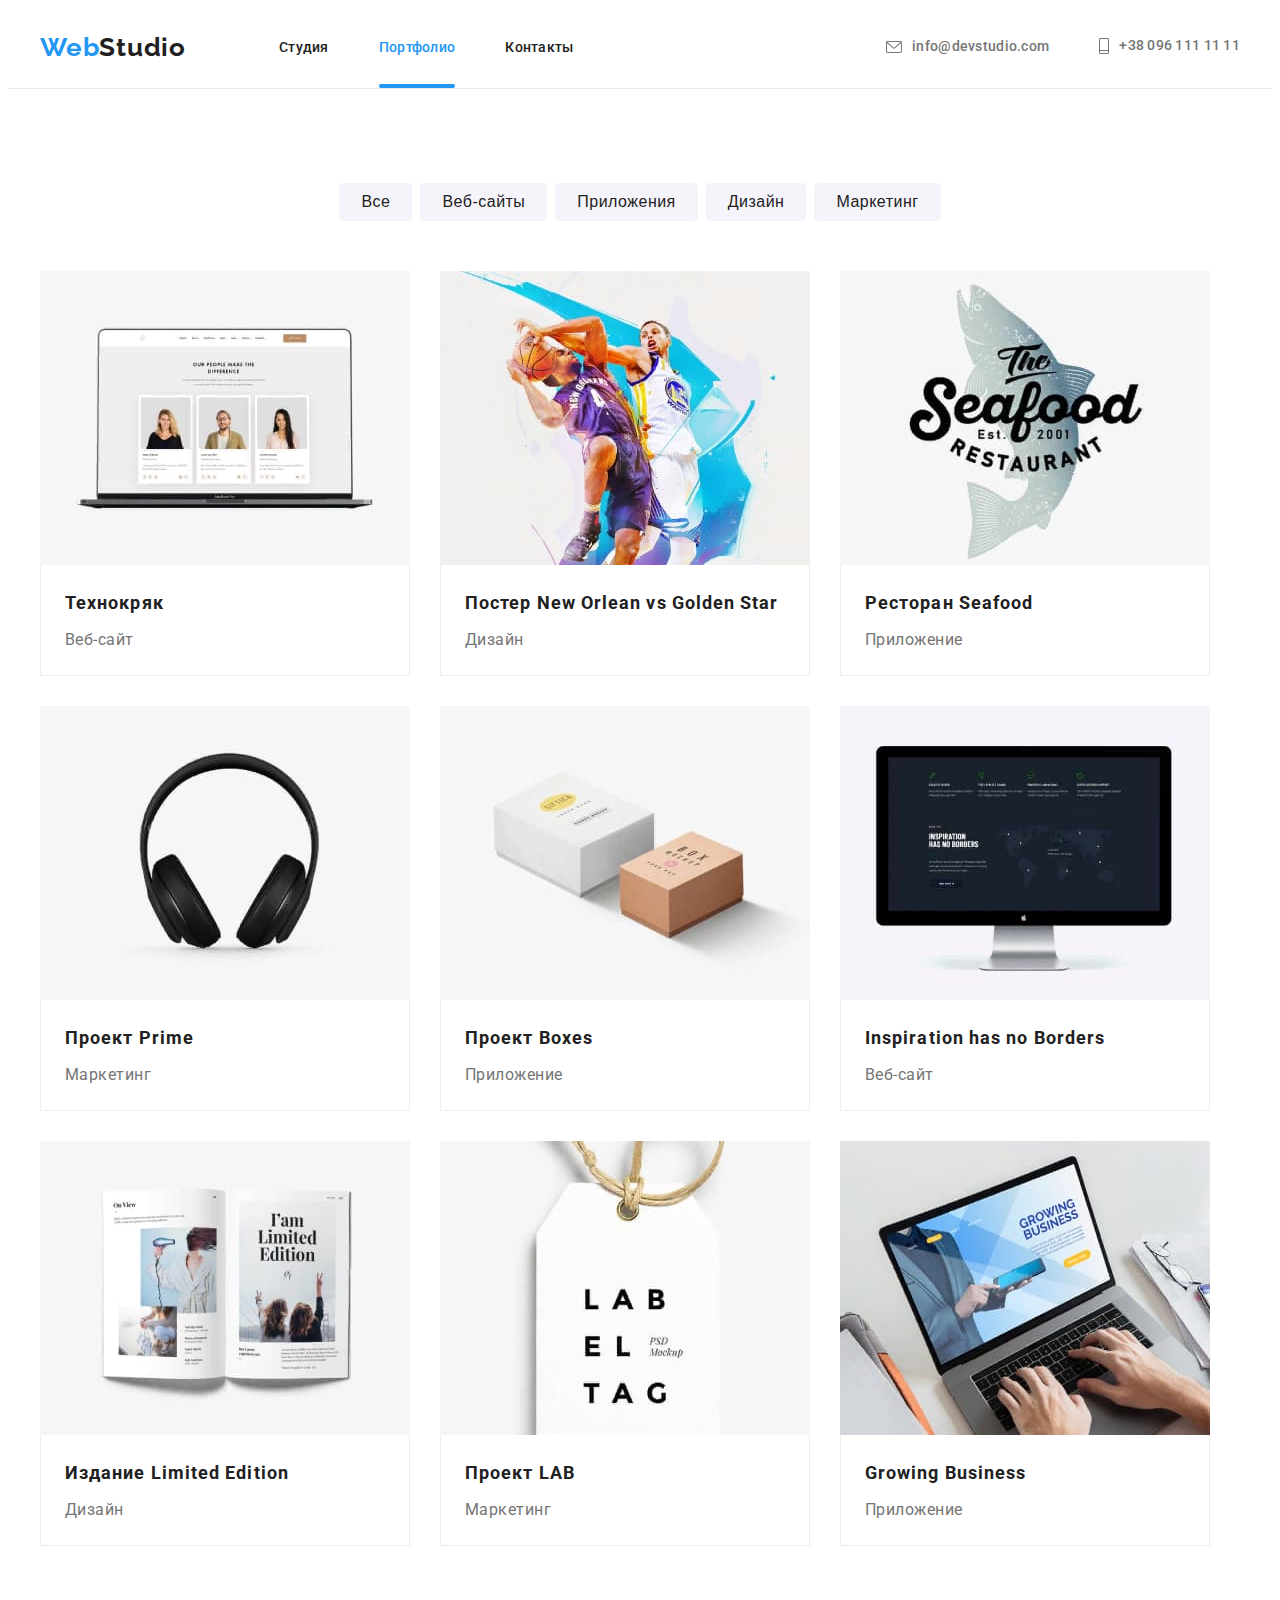
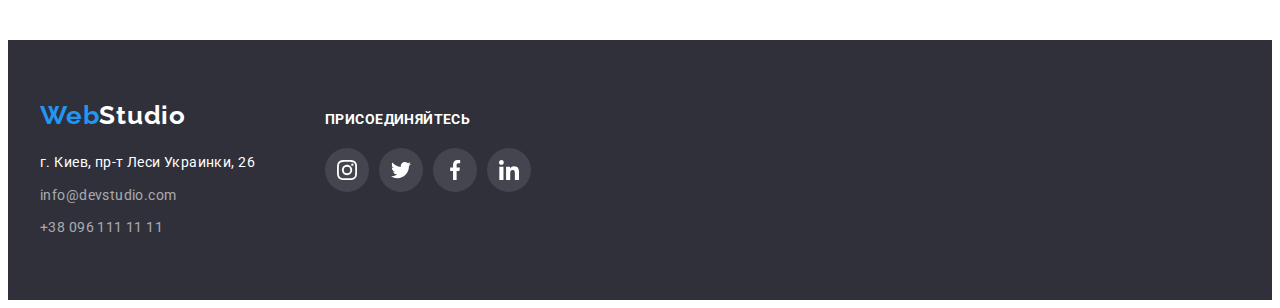
==== commit b85e9ab0: "1" ====
--- a/portfolio.html
+++ b/portfolio.html
@@ -91,30 +91,38 @@
                     alt="noutbuk"
                     width="370"
                   />
-
-                  <div class="block-hover">
-                    <p class="hover-text">
-                      Технокряк это современная площадка распространения
-                      коронавируса. Компании используют эту платформу для
-                      цифрового шпионажа и атак на защищённые сервера
-                      конкурентов.
-                    </p>
-                  </div>
-
-                  <div class="product">
-                    <h2 class="product-name">Технокряк</h2>
-                    <p class="product-text">Веб-сайт</p>
-                  </div>
-                </div>
-              </a>
-            </li>
-            <li class="product-item">
-              <a href="" class="product-link">
-                <img
-                  src="./images/img/basketbol.jpg"
-                  alt="basketbol"
-                  width="370"
-                />
+                  <div class="block-hover">
+                    <p class="block-text">
+                      Технокряк это современная площадка распространения
+                      коронавируса. Компании используют эту платформу для
+                      цифрового шпионажа и атак на защищённые сервера
+                      конкурентов.
+                    </p>
+                  </div>
+                </div>
+                <div class="product">
+                  <h2 class="product-name">Технокряк</h2>
+                  <p class="product-text">Веб-сайт</p>
+                </div>
+              </a>
+            </li>
+            <li class="product-item">
+              <a href="" class="product-link">
+                <div class="product-block">
+                  <img
+                    src="./images/img/basketbol.jpg"
+                    alt="basketbol"
+                    width="370"
+                  />
+                  <div class="block-hover">
+                    <p class="block-text">
+                      Технокряк это современная площадка распространения
+                      коронавируса. Компании используют эту платформу для
+                      цифрового шпионажа и атак на защищённые сервера
+                      конкурентов.
+                    </p>
+                  </div>
+                </div>
                 <div class="product">
                   <h2 class="product-name">Постер New Orlean vs Golden Star</h2>
                   <p class="product-text">Дизайн</p>
@@ -123,11 +131,21 @@
             </li>
             <li class="product-item">
               <a href="" class="product-link">
-                <img
-                  src="./images/img/restoran.jpg"
-                  alt="restoran"
-                  width="370"
-                />
+                <div class="product-block">
+                  <img
+                    src="./images/img/restoran.jpg"
+                    alt="restoran"
+                    width="370"
+                  />
+                  <div class="block-hover">
+                    <p class="block-text">
+                      Технокряк это современная площадка распространения
+                      коронавируса. Компании используют эту платформу для
+                      цифрового шпионажа и атак на защищённые сервера
+                      конкурентов.
+                    </p>
+                  </div>
+                </div>
                 <div class="product">
                   <h2 class="product-name">Ресторан Seafood</h2>
                   <p class="product-text">Приложение</p>
@@ -136,11 +154,21 @@
             </li>
             <li class="product-item">
               <a href="" class="product-link">
-                <img
-                  src="./images/img/naushniki.jpg"
-                  alt="naushniki"
-                  width="370"
-                />
+                <div class="product-block">
+                  <img
+                    src="./images/img/naushniki.jpg"
+                    alt="naushniki"
+                    width="370"
+                  />
+                  <div class="block-hover">
+                    <p class="block-text">
+                      Технокряк это современная площадка распространения
+                      коронавируса. Компании используют эту платформу для
+                      цифрового шпионажа и атак на защищённые сервера
+                      конкурентов.
+                    </p>
+                  </div>
+                </div>
                 <div class="product">
                   <h2 class="product-name">Проект Prime</h2>
                   <p class="product-text">Маркетинг</p>
@@ -149,7 +177,21 @@
             </li>
             <li class="product-item">
               <a href="" class="product-link">
-                <img src="./images/img/korobki.jpg" alt="korobki" width="370" />
+                <div class="product-block">
+                  <img
+                    src="./images/img/korobki.jpg"
+                    alt="korobki"
+                    width="370"
+                  />
+                  <div class="block-hover">
+                    <p class="block-text">
+                      Технокряк это современная площадка распространения
+                      коронавируса. Компании используют эту платформу для
+                      цифрового шпионажа и атак на защищённые сервера
+                      конкурентов.
+                    </p>
+                  </div>
+                </div>
                 <div class="product">
                   <h2 class="product-name">Проект Boxes</h2>
                   <p class="product-text">Приложение</p>
@@ -158,7 +200,21 @@
             </li>
             <li class="product-item">
               <a href="" class="product-link">
-                <img src="./images/img/monitor.jpg" alt="monitor" width="370" />
+                <div class="product-block">
+                  <img
+                    src="./images/img/monitor.jpg"
+                    alt="monitor"
+                    width="370"
+                  />
+                  <div class="block-hover">
+                    <p class="block-text">
+                      Технокряк это современная площадка распространения
+                      коронавируса. Компании используют эту платформу для
+                      цифрового шпионажа и атак на защищённые сервера
+                      конкурентов.
+                    </p>
+                  </div>
+                </div>
                 <div class="product">
                   <h2 class="product-name">Inspiration has no Borders</h2>
                   <p class="product-text">Веб-сайт</p>
@@ -167,7 +223,17 @@
             </li>
             <li class="product-item">
               <a href="" class="product-link">
-                <img src="./images/img/gazeta.jpg" alt="gazeta" width="370" />
+                <div class="product-block">
+                  <img src="./images/img/gazeta.jpg" alt="gazeta" width="370" />
+                  <div class="block-hover">
+                    <p class="block-text">
+                      Технокряк это современная площадка распространения
+                      коронавируса. Компании используют эту платформу для
+                      цифрового шпионажа и атак на защищённые сервера
+                      конкурентов.
+                    </p>
+                  </div>
+                </div>
                 <div class="product">
                   <h2 class="product-name">Издание Limited Edition</h2>
                   <p class="product-text">Дизайн</p>
@@ -176,7 +242,17 @@
             </li>
             <li class="product-item">
               <a href="" class="product-link">
-                <img src="./images/img/birka.jpg" alt="birka" width="370" />
+                <div class="product-block">
+                  <img src="./images/img/birka.jpg" alt="birka" width="370" />
+                  <div class="block-hover">
+                    <p class="block-text">
+                      Технокряк это современная площадка распространения
+                      коронавируса. Компании используют эту платформу для
+                      цифрового шпионажа и атак на защищённые сервера
+                      конкурентов.
+                    </p>
+                  </div>
+                </div>
                 <div class="product">
                   <h2 class="product-name">Проект LAB</h2>
                   <p class="product-text">Маркетинг</p>
@@ -185,11 +261,21 @@
             </li>
             <li class="product-item">
               <a href="" class="product-link">
-                <img
-                  src="./images/img/noutbukruki.jpg"
-                  alt="noutbukruki"
-                  width="370"
-                />
+                <div class="product-block">
+                  <img
+                    src="./images/img/noutbukruki.jpg"
+                    alt="noutbukruki"
+                    width="370"
+                  />
+                  <div class="block-hover">
+                    <p class="block-text">
+                      Технокряк это современная площадка распространения
+                      коронавируса. Компании используют эту платформу для
+                      цифрового шпионажа и атак на защищённые сервера
+                      конкурентов.
+                    </p>
+                  </div>
+                </div>
                 <div class="product">
                   <h2 class="product-name">Growing Business</h2>
                   <p class="product-text">Приложение</p>
--- a/css/styles.css
+++ b/css/styles.css
@@ -141,6 +141,7 @@
 
 /*----✌️Герой Страницы🤞-----*/
 .section-hero {
+  position: relative;
   max-width: 1600px;
   margin-left: auto;
   margin-right: auto;
@@ -197,7 +198,46 @@
   cursor: pointer;
   background-color: var(--цвет-кнопки-ховер);
 }
-
+/*-----✌️MODAL Страницы🤞------*/
+.backdrop-block {
+  position: fixed;
+  top: 0;
+  left: 0;
+  width: 100%;
+  height: 100%;
+  background: rgba(0, 0, 0, 0.2);
+  z-index: 1;
+}
+.modal {
+  position: absolute;
+  top: 50%;
+  left: 50%;
+  transform: translate(-50%, -50%);
+  width: 528px;
+  height: 581px;
+  background: var(--цвет-фона);
+  box-shadow: 0px 1px 3px rgba(0, 0, 0, 0.12), 0px 1px 1px rgba(0, 0, 0, 0.14),
+    0px 2px 1px rgba(0, 0, 0, 0.2);
+  border-radius: 4px;
+  transition: 250ms cubic-bezier(0.4, 0, 0.2, 1);
+}
+.modal-x {
+  display: block;
+  width: 30px;
+  height: 30px;
+  border-radius: 50%;
+  margin-left: auto;
+  margin-right: 8px;
+  margin-top: 8px;
+  background: var(--цвет-фона);
+  border: 1px solid rgba(0, 0, 0, 0.1);
+  transition: 250ms cubic-bezier(0.4, 0, 0.2, 1);
+}
+.modal-close {
+  display: flex;
+  justify-content: center;
+  align-items: center;
+}
 /*--✌️Характеристики Страницы🤞---*/
 .is-hidden {
   position: absolute;
@@ -270,10 +310,10 @@
   position: relative;
 }
 .img-title {
+  position: absolute;
   bottom: 0;
   right: 0;
-  position: absolute;
-  width: 370px;
+  width: 100%;
   background: rgba(47, 48, 58, 0.8);
   padding-top: 27px;
   padding-bottom: 27px;
@@ -572,3 +612,28 @@
   display: inline-block;
   transition: box-shadow 250ms cubic-bezier(0.4, 0, 0.2, 1);
 }
+.product-block {
+  position: relative;
+  overflow: hidden;
+}
+
+.block-hover {
+  position: absolute;
+  top: 0;
+  left: 0;
+  width: 100%;
+  height: 100%;
+  background: rgba(33, 150, 243, 0.9);
+  padding: 63px 24px;
+  transition: transform 255ms cubic-bezier(0.4, 0, 0.2, 1);
+  transform: translateY(100%);
+}
+.block-text {
+  font-size: 18px;
+  line-height: 1.55;
+  letter-spacing: 0.03em;
+  color: var(--цвет-фона);
+}
+.product-link:hover .block-hover {
+  transform: translateY(0);
+}
